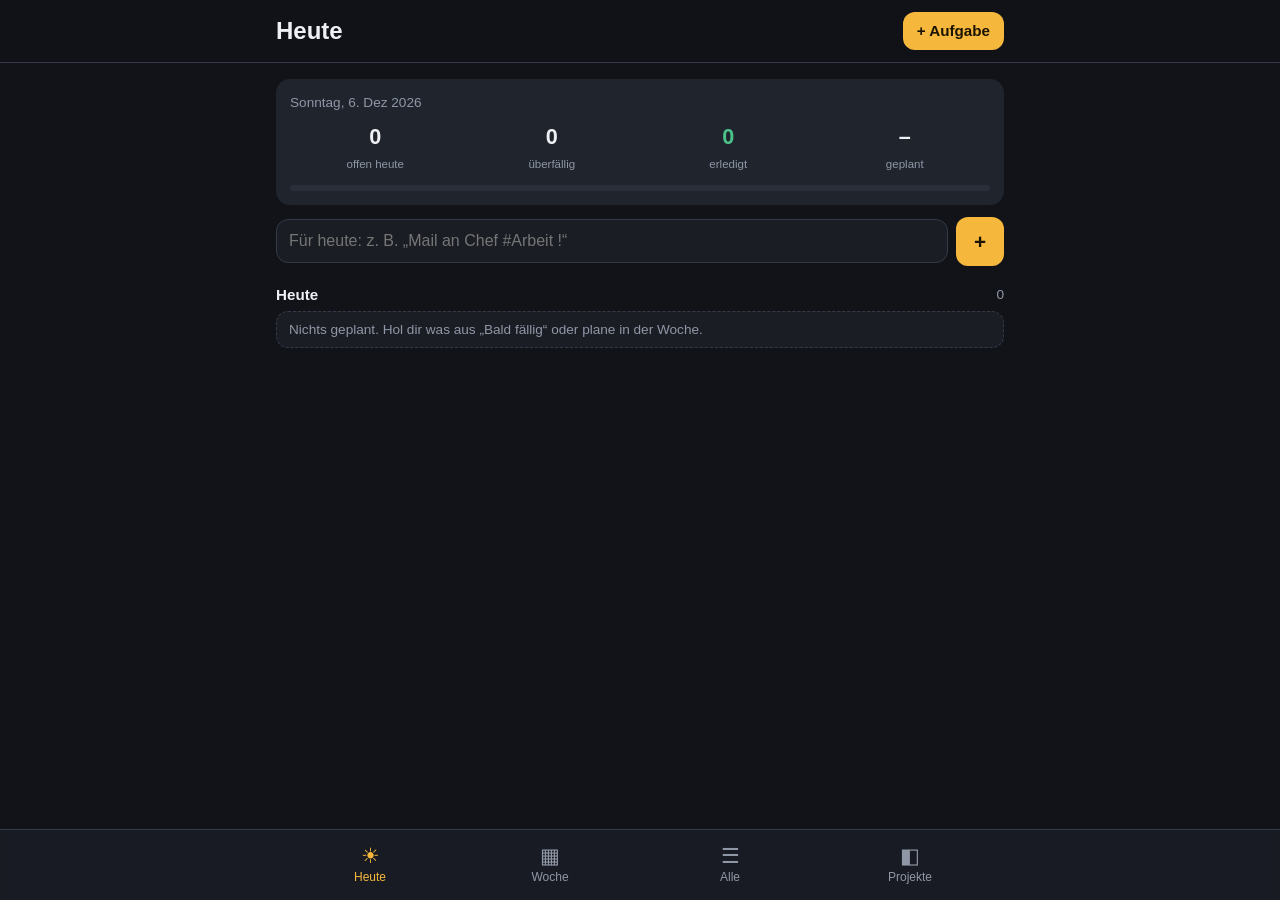
==== planer/index.html @ a3bd331b "Planer für Aufgaben, Deadlines und Wochenplanung hinzufügen Eigenständige Offline-PWA unter planer/ " ====
<!doctype html>
<html lang="de">
<head>
  <meta charset="utf-8">
  <meta name="viewport" content="width=device-width, initial-scale=1, viewport-fit=cover">
  <meta name="theme-color" content="#111318">
  <meta name="description" content="Aufgaben, Deadlines und Wochenplanung – offline nutzbar.">
  <meta name="apple-mobile-web-app-capable" content="yes">
  <meta name="mobile-web-app-capable" content="yes">
  <meta name="apple-mobile-web-app-status-bar-style" content="black-translucent">
  <meta name="apple-mobile-web-app-title" content="Planer">
  <link rel="apple-touch-icon" href="../icon-180.png">
  <link rel="icon" type="image/png" href="../icon-192.png">
  <link rel="manifest" href="manifest.webmanifest">
  <link rel="stylesheet" href="style.css">
  <title>Planer</title>
</head>
<body>
  <div id="app"></div>
  <div id="toast" hidden></div>
  <input id="importFile" type="file" accept="application/json,.json" hidden>
  <script type="module" src="app.js"></script>
</body>
</html>
---- planer/style.css ----
:root {
  --bg: #111318;
  --bg2: #1a1d24;
  --card: #20242d;
  --card2: #2a2f3a;
  --line: #343a47;
  --text: #eef0f4;
  --muted: #8f97a6;
  --accent: #f5b83d;
  --accent-ink: #1b1400;
  --good: #4cc38a;
  --bad: #ef6b6b;
  --warn: #f0a04b;
  --blue: #3ea6ff;
  --radius: 14px;
  --safe-b: env(safe-area-inset-bottom, 0px);
  --safe-t: env(safe-area-inset-top, 0px);
  color-scheme: dark;
}
* { box-sizing: border-box; -webkit-tap-highlight-color: transparent; }
html, body { margin: 0; background: var(--bg); color: var(--text); }
body {
  font: 16px/1.4 -apple-system, BlinkMacSystemFont, "SF Pro Text", "Segoe UI", Roboto, sans-serif;
  min-height: 100vh; -webkit-text-size-adjust: 100%; overscroll-behavior-y: none;
  padding-bottom: calc(84px + var(--safe-b));
}
body.locked { overflow: hidden; }
button { font: inherit; color: inherit; border: 0; cursor: pointer; touch-action: manipulation; }
button:disabled { opacity: .35; cursor: default; }
input, select, textarea { font: inherit; color: var(--text); }
h1, h2, h3 { margin: 0; }
p { margin: 6px 0 10px; }
.muted { color: var(--muted); }
.small { font-size: .85rem; }
.center { text-align: center; }
.good { color: var(--good); }
.bad { color: var(--bad); }
.row { display: flex; align-items: center; }
.gap { gap: 8px; }
.grow { flex: 1; min-width: 0; }
.wrap { max-width: 760px; margin: 0 auto; padding: 12px 16px; }

/* ---------- Buttons ---------- */
button {
  background: var(--card2); border-radius: 12px; padding: 10px 14px; min-height: 44px;
  display: inline-flex; align-items: center; justify-content: center; gap: 6px; text-align: center;
  transition: transform .06s, background .15s;
}
button:active:not(:disabled) { transform: scale(.97); }
.primary { background: var(--accent); color: var(--accent-ink); font-weight: 700; }
.ghost { background: transparent; border: 1px solid var(--line); }
.block { display: flex; width: 100%; margin-top: 10px; }
.big { font-size: 1.05rem; min-height: 52px; margin-top: 18px; }
.danger { color: var(--bad); }
.danger-bg { background: var(--bad); color: #fff; }
.plain { background: transparent; padding: 0; border-radius: 0; min-height: 0; text-align: left; justify-content: flex-start; }
.plain:active:not(:disabled) { transform: none; }
.icon-btn { background: transparent; min-width: 44px; height: 44px; padding: 0; font-size: 1.4rem; border-radius: 10px; }
.icon-btn.small { min-width: 36px; height: 36px; min-height: 36px; font-size: 1rem; }
.chips { display: flex; flex-wrap: wrap; gap: 8px; margin: 8px 0; }
.chip { min-height: 36px; padding: 6px 13px; border-radius: 999px; background: var(--card2); font-size: .92rem; }
.chip.on { background: var(--accent); color: var(--accent-ink); font-weight: 600; }
.chip.late { box-shadow: inset 0 0 0 1px var(--bad); }
.chip small { opacity: .75; }
.prio-chip.p1.on { background: var(--warn); }
.prio-chip.p2.on { background: var(--bad); color: #fff; }
.swatch { width: 38px; height: 38px; min-height: 38px; padding: 0; border-radius: 50%; background: var(--c); }
.swatch.on { box-shadow: 0 0 0 3px var(--bg), 0 0 0 5px var(--text); }

/* ---------- Eingaben ---------- */
input:not([type=checkbox]), select, textarea {
  width: 100%; background: var(--bg2); border: 1px solid var(--line); border-radius: 12px;
  padding: 10px 12px; min-height: 44px; outline: none;
}
input:focus, select:focus, textarea:focus { border-color: var(--accent); }
textarea { resize: vertical; margin-top: 8px; }
input[type=time] { width: auto; }
.row > select:not(.grow) { width: auto; }
.title-in { font-size: 1.1rem; font-weight: 600; }
.lbl { display: block; margin: 16px 0 6px; color: var(--muted); font-size: .85rem; }
.search { margin-bottom: 4px; }
.quick { margin: 12px 0 4px; }
.quick button { min-width: 48px; font-size: 1.3rem; }
.struck { text-decoration: line-through; color: var(--muted); }

/* ---------- Kopf & Tabs ---------- */
.top { position: sticky; top: 0; z-index: 5; background: rgba(17, 19, 24, .92); backdrop-filter: blur(10px); -webkit-backdrop-filter: blur(10px); border-bottom: 1px solid var(--line); padding-top: var(--safe-t); }
.top h1 { font-size: 1.5rem; }
.new-btn { min-height: 38px; padding: 6px 14px; font-size: .95rem; }
.tabs {
  position: fixed; left: 0; right: 0; bottom: 0; z-index: 6; display: flex; justify-content: center;
  background: rgba(26, 29, 36, .96); backdrop-filter: blur(10px); -webkit-backdrop-filter: blur(10px);
  border-top: 1px solid var(--line); padding: 4px 8px calc(4px + var(--safe-b));
}
.tabs button { flex: 1; max-width: 180px; flex-direction: column; gap: 0; background: transparent; font-size: .75rem; color: var(--muted); min-height: 54px; position: relative; }
.tabs button.on { color: var(--accent); }
.tabs .ti { font-size: 1.3rem; line-height: 1.2; }
.tabs .dot { position: absolute; top: 4px; left: calc(50% + 8px); background: var(--bad); color: #fff; font-style: normal; font-size: .68rem; font-weight: 700; border-radius: 999px; padding: 0 5px; min-width: 16px; line-height: 16px; }

/* ---------- Übersicht Heute ---------- */
.hero { background: var(--card); border-radius: var(--radius); padding: 14px; margin-top: 4px; }
.stats { display: grid; grid-template-columns: repeat(4, 1fr); gap: 6px; margin: 10px 0; text-align: center; }
.stats b { display: block; font-size: 1.35rem; }
.stats span { font-size: .72rem; color: var(--muted); }
.bar { display: block; height: 6px; background: var(--card2); border-radius: 99px; overflow: hidden; }
.bar i { display: block; height: 100%; background: var(--good); border-radius: 99px; transition: width .3s; }

/* ---------- Abschnitte & Aufgaben ---------- */
.sec { margin-top: 18px; }
.sec-h { display: flex; align-items: center; gap: 8px; margin-bottom: 6px; width: 100%; }
.sec-h h3 { flex: 1; font-size: .95rem; font-weight: 700; }
.sec-h.toggle { min-height: 36px; }
.empty { color: var(--muted); padding: 14px; background: var(--bg2); border-radius: 12px; border: 1px dashed var(--line); }
.empty.small { padding: 8px 12px; }

.task {
  display: flex; align-items: center; gap: 10px; background: var(--card); border-radius: 12px;
  padding: 8px 6px 8px 10px; margin-bottom: 6px; border-left: 4px solid transparent;
}
.task.prio1 { border-left-color: var(--warn); }
.task.prio2 { border-left-color: var(--bad); }
.task.done { opacity: .55; }
.task.done .ttitle { text-decoration: line-through; }
.check {
  flex: none; width: 28px; height: 28px; min-height: 28px; padding: 0; border-radius: 50%;
  background: transparent; border: 2px solid var(--muted); color: var(--bg); font-weight: 900; font-size: .9rem;
}
.check.small { width: 24px; height: 24px; min-height: 24px; }
.task.done .check, .check.on { background: var(--good); border-color: var(--good); }
.tmain { flex: 1; min-width: 0; flex-direction: column; align-items: flex-start; gap: 3px; padding: 4px 0; }
.ttitle { font-weight: 600; overflow-wrap: anywhere; }
.tmeta { display: flex; flex-wrap: wrap; gap: 4px 10px; align-items: center; font-size: .78rem; color: var(--muted); }
.pname { display: inline-flex; align-items: center; gap: 5px; }
.pdot { display: inline-block; width: 9px; height: 9px; border-radius: 50%; background: var(--c); flex: none; }
.badge { display: inline-block; padding: 1px 7px; border-radius: 6px; background: var(--card2); color: var(--text); font-size: .76rem; white-space: nowrap; }
.b-over { background: rgba(239, 107, 107, .18); color: var(--bad); font-weight: 600; }
.b-today { background: rgba(245, 184, 61, .2); color: var(--accent); font-weight: 600; }
.b-soon { background: rgba(240, 160, 75, .14); color: var(--warn); }
.b-plan { background: rgba(62, 166, 255, .14); color: var(--blue); }
.b-muted { color: var(--muted); }

/* ---------- Woche ---------- */
.weeknav { background: var(--card); border-radius: var(--radius); padding: 6px; margin-top: 4px; }
.day { background: var(--bg2); border-radius: var(--radius); padding: 10px; }
.day.is-today { box-shadow: inset 0 0 0 2px var(--accent); }
.day.past { opacity: .7; }
.day .task { background: var(--card); }
.deadline { display: block; width: 100%; font-size: .85rem; padding: 7px 10px; margin-bottom: 6px; border-radius: 10px; background: rgba(239, 107, 107, .1); color: var(--text); }

/* ---------- Projekte ---------- */
.pcard { display: flex; align-items: center; gap: 6px; background: var(--card); border-radius: var(--radius); padding: 12px; margin-top: 10px; border-left: 4px solid var(--c); }
.pmain { flex: 1; min-width: 0; flex-direction: column; align-items: stretch; gap: 8px; }
.pcard .pdot { width: 12px; height: 12px; }

/* ---------- Sheets ---------- */
.sheet-backdrop { position: fixed; inset: 0; z-index: 20; background: rgba(0, 0, 0, .55); }
.sheet {
  position: fixed; z-index: 21; left: 0; right: 0; bottom: 0; margin: 0 auto; max-width: 640px;
  max-height: 92vh; overflow-y: auto; background: var(--bg2); border-radius: 20px 20px 0 0;
  padding: 14px 16px calc(20px + var(--safe-b)); animation: up .18s ease-out;
}
.sheet.still { animation: none; }
.sheet.confirm { padding-bottom: calc(24px + var(--safe-b)); }
.sheet-head { margin-bottom: 10px; }
.sheet .sub { margin-bottom: 6px; }
@keyframes up { from { transform: translateY(40px); opacity: 0; } }
@media (min-width: 700px) {
  .sheet { bottom: auto; top: 6vh; border-radius: 20px; max-height: 88vh; }
}

/* ---------- Toast ---------- */
#toast {
  position: fixed; z-index: 30; left: 50%; transform: translateX(-50%); bottom: calc(76px + var(--safe-b));
  background: #2f3542; color: var(--text); border-radius: 12px; padding: 6px 6px 6px 14px;
  display: flex; align-items: center; gap: 10px; box-shadow: 0 6px 24px rgba(0, 0, 0, .4);
  max-width: calc(100vw - 32px); font-size: .9rem;
}
#toast[hidden] { display: none; }
#toast:not(:has(button)) { padding: 10px 14px; }
#toast button { min-height: 34px; padding: 4px 10px; background: transparent; color: var(--accent); font-weight: 700; }
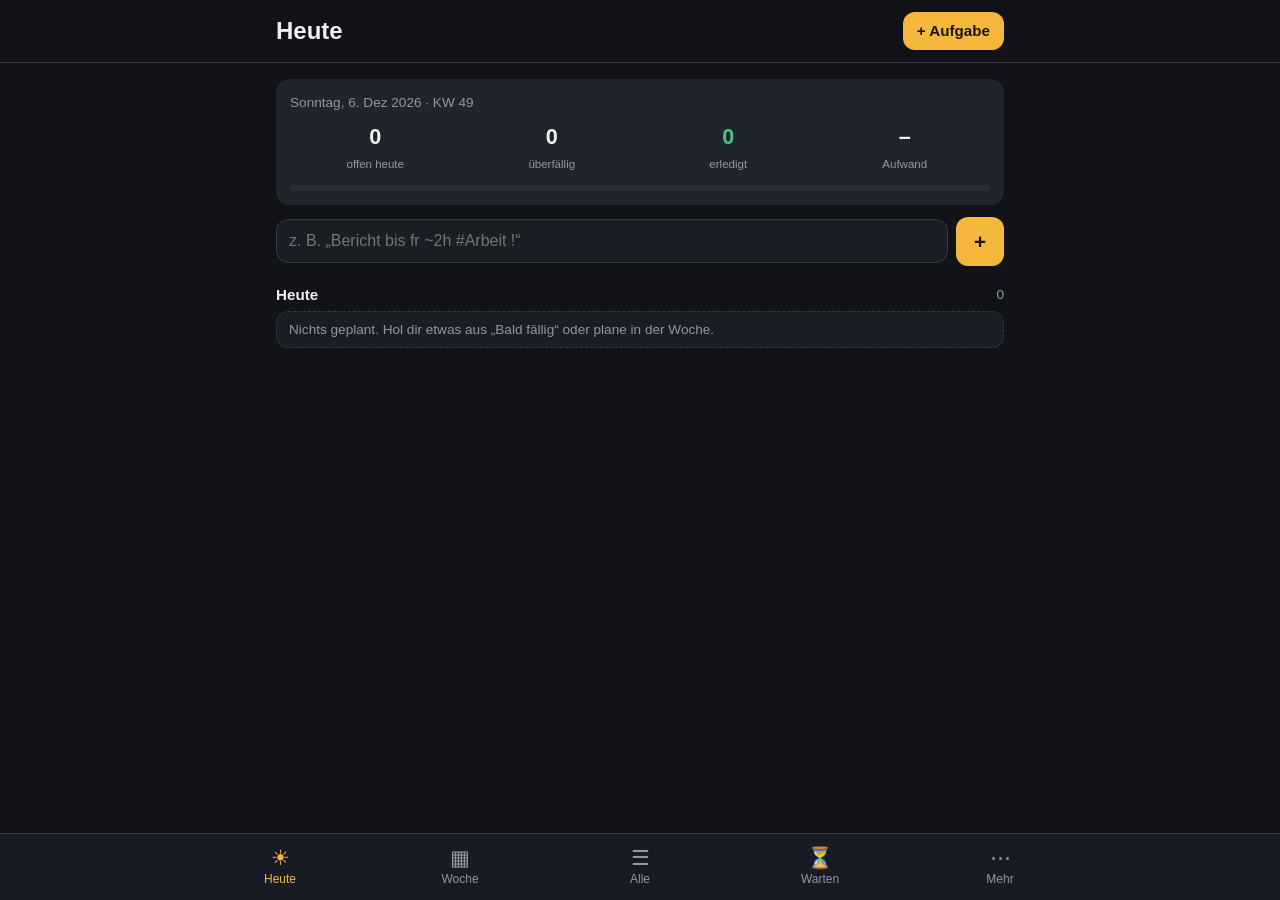
==== commit e1478f52: "Planer erweitern: Warten auf, Fokus-Timer, Vorlagen, Matrix, Wochenrückblick - Status „Warten auf“ m" ====
--- a/planer/index.html
+++ b/planer/index.html
@@ -17,6 +17,7 @@
 </head>
 <body>
   <div id="app"></div>
+  <div id="timer" hidden></div>
   <div id="toast" hidden></div>
   <input id="importFile" type="file" accept="application/json,.json" hidden>
   <script type="module" src="app.js"></script>
--- a/planer/style.css
+++ b/planer/style.css
@@ -85,7 +85,7 @@
 
 /* ---------- Kopf & Tabs ---------- */
 .top { position: sticky; top: 0; z-index: 5; background: rgba(17, 19, 24, .92); backdrop-filter: blur(10px); -webkit-backdrop-filter: blur(10px); border-bottom: 1px solid var(--line); padding-top: var(--safe-t); }
-.top h1 { font-size: 1.5rem; }
+.top h1 { font-size: 1.5rem; overflow: hidden; text-overflow: ellipsis; white-space: nowrap; }
 .new-btn { min-height: 38px; padding: 6px 14px; font-size: .95rem; }
 .tabs {
   position: fixed; left: 0; right: 0; bottom: 0; z-index: 6; display: flex; justify-content: center;
@@ -178,3 +178,67 @@
 #toast[hidden] { display: none; }
 #toast:not(:has(button)) { padding: 10px 14px; }
 #toast button { min-height: 34px; padding: 4px 10px; background: transparent; color: var(--accent); font-weight: 700; }
+
+/* ---------- v2: Warten, Kapazität, Matrix, Timer, Vorlagen, Rückblick ---------- */
+.warn { color: var(--warn); }
+.hint { margin: 2px 0 8px; }
+.b-wait { background: rgba(199, 125, 255, .15); color: #c77dff; }
+.chip.full { box-shadow: inset 0 0 0 1px var(--warn); border: 1px dashed var(--warn); }
+.seg { margin-top: 4px; }
+.col { flex-direction: column; align-items: flex-start; gap: 2px; }
+.small-btn { min-height: 36px; padding: 6px 12px; font-size: .9rem; }
+code { background: var(--card2); padding: 1px 6px; border-radius: 6px; font-size: .85em; }
+.mono { font-family: ui-monospace, SFMono-Regular, Menlo, Consolas, monospace; font-size: .9rem; }
+
+.banner {
+  display: flex; width: 100%; margin-top: 6px; text-align: left; justify-content: flex-start; gap: 12px;
+  background: linear-gradient(90deg, rgba(245, 184, 61, .18), rgba(245, 184, 61, .06)); border: 1px solid rgba(245, 184, 61, .35);
+  font-size: 1rem;
+}
+.banner small { color: var(--muted); }
+
+.cap { display: inline-flex; flex-direction: column; gap: 2px; min-width: 92px; align-items: flex-end; }
+.cap small { font-size: .7rem; color: var(--muted); }
+.cap .bar { width: 100%; height: 4px; }
+.cap .bar i { background: var(--blue); }
+.cap.over small { color: var(--bad); font-weight: 600; }
+.cap.over .bar i { background: var(--bad); }
+
+.matrix { display: grid; grid-template-columns: 1fr; gap: 10px; margin-top: 6px; }
+@media (min-width: 700px) { .matrix { grid-template-columns: 1fr 1fr; } }
+.quad { background: var(--bg2); border-radius: var(--radius); padding: 10px; border-top: 3px solid var(--line); }
+.quad .qsub { margin: -4px 0 8px; }
+.quad .task { background: var(--card); }
+.q1 { border-top-color: var(--bad); }
+.q2 { border-top-color: var(--good); }
+.q3 { border-top-color: var(--warn); }
+.q4 { border-top-color: var(--muted); }
+
+.icon-btn.on { color: var(--accent); }
+.task.running { box-shadow: inset 0 0 0 1px var(--accent); }
+#timer {
+  position: fixed; z-index: 7; left: 50%; transform: translateX(-50%); bottom: calc(68px + var(--safe-b));
+  width: min(728px, calc(100vw - 24px)); display: flex; align-items: center; gap: 10px;
+  background: #2a2412; border: 1px solid rgba(245, 184, 61, .5); border-radius: 14px; padding: 6px 6px 6px 12px;
+  box-shadow: 0 6px 24px rgba(0, 0, 0, .45);
+}
+#timer[hidden] { display: none; }
+#timer .ttl { font-weight: 600; overflow: hidden; text-overflow: ellipsis; white-space: nowrap; display: block; min-height: 36px; line-height: 36px; }
+#timer .left { font-variant-numeric: tabular-nums; color: var(--accent); font-size: 1.1rem; }
+#timer button:last-child { min-height: 36px; padding: 4px 12px; }
+.pulse { width: 10px; height: 10px; border-radius: 50%; background: var(--accent); flex: none; animation: pulse 1.6s infinite; }
+@keyframes pulse { 50% { opacity: .3; } }
+body.has-timer { padding-bottom: calc(136px + var(--safe-b)); }
+body.has-timer #toast { bottom: calc(128px + var(--safe-b)); }
+
+.tcard { background: var(--card); border-radius: 12px; padding: 8px 6px 8px 12px; margin-top: 8px; }
+.preview { background: var(--card); border-radius: 12px; padding: 8px 12px; display: grid; gap: 6px; font-size: .9rem; }
+.lday { width: 78px; flex: none; color: var(--muted); font-size: .85rem; }
+.loadlist { display: grid; gap: 8px; background: var(--card); border-radius: 12px; padding: 10px 12px; }
+.loadlist .cap { flex: 1; flex-direction: row-reverse; align-items: center; gap: 8px; }
+.loadlist .cap small { width: 86px; text-align: right; }
+.help { background: var(--card); border-radius: 12px; padding: 10px 12px; display: grid; gap: 6px; }
+
+.rstep .num { display: inline-grid; place-items: center; width: 22px; height: 22px; border-radius: 50%; background: var(--accent); color: var(--accent-ink); font-size: .8rem; margin-right: 8px; }
+.stats.three { grid-template-columns: repeat(3, 1fr); }
+.tabs button { min-width: 0; padding: 8px 4px; }
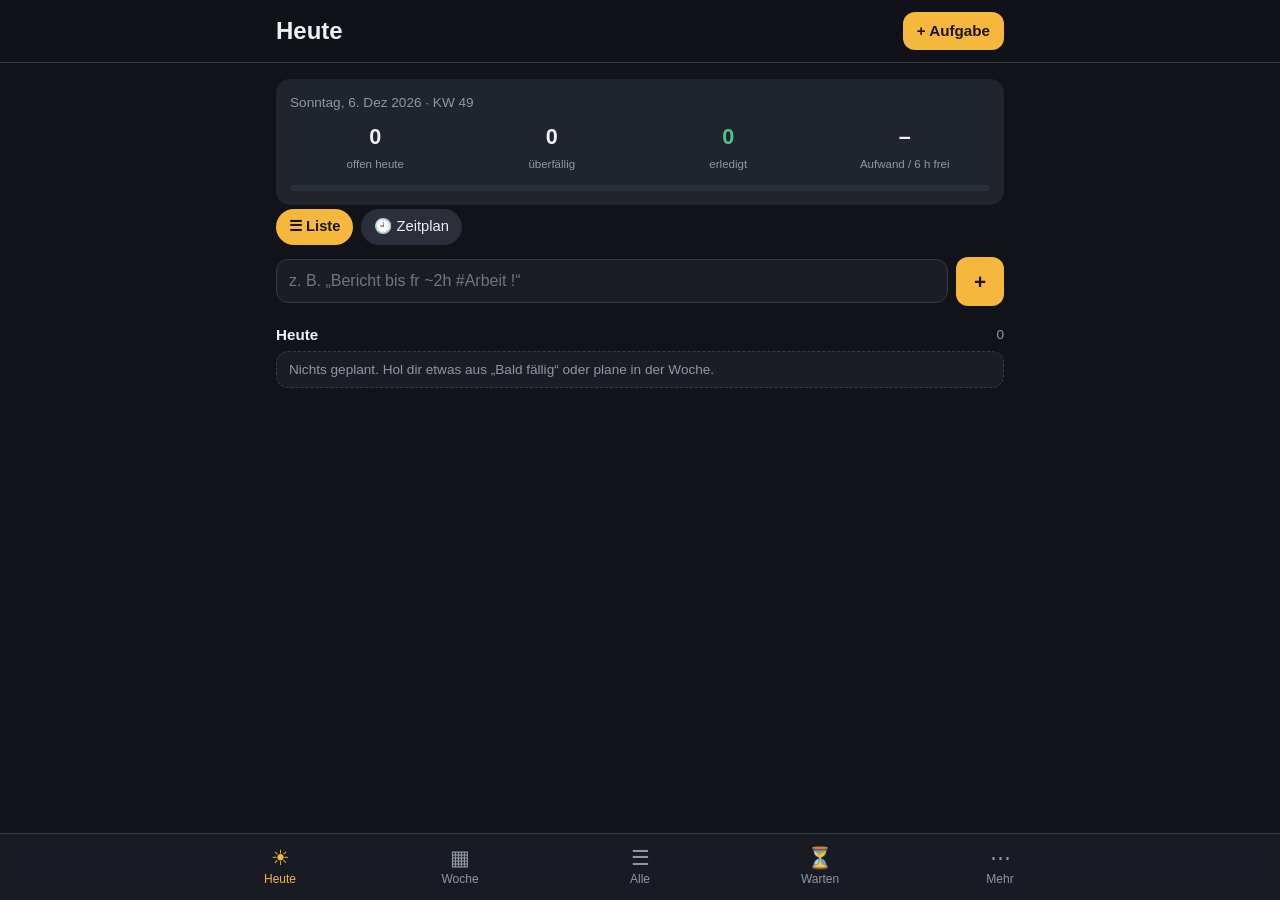
==== commit 24d62216: "Planer: Kalender mit Terminen, Zeitplan und Kalender-Import - Eigene Termine (einmalig oder wiederke" ====
--- a/planer/index.html
+++ b/planer/index.html
@@ -20,6 +20,7 @@
   <div id="timer" hidden></div>
   <div id="toast" hidden></div>
   <input id="importFile" type="file" accept="application/json,.json" hidden>
+  <input id="icsFile" type="file" accept="text/calendar,.ics" hidden>
   <script type="module" src="app.js"></script>
 </body>
 </html>
--- a/planer/style.css
+++ b/planer/style.css
@@ -242,3 +242,37 @@
 .rstep .num { display: inline-grid; place-items: center; width: 22px; height: 22px; border-radius: 50%; background: var(--accent); color: var(--accent-ink); font-size: .8rem; margin-right: 8px; }
 .stats.three { grid-template-columns: repeat(3, 1fr); }
 .tabs button { min-width: 0; padding: 8px 4px; }
+
+/* ---------- v3: Kalender & Zeitplan ---------- */
+.ev {
+  display: flex; width: 100%; gap: 10px; align-items: baseline; font-size: .88rem; padding: 7px 10px; margin-bottom: 6px;
+  border-radius: 10px; background: rgba(62, 166, 255, .1); border-left: 3px solid var(--blue); color: var(--text);
+}
+.ev .evt { flex: none; min-width: 84px; color: var(--blue); font-variant-numeric: tabular-nums; font-size: .8rem; }
+.ev.blocks { background: rgba(199, 125, 255, .12); border-left-color: #c77dff; }
+.ev.blocks .evt { color: #c77dff; }
+.tl-actions { margin: 10px 0; }
+.allday { margin-bottom: 8px; }
+.timeline { position: relative; margin: 6px 0 14px; background: var(--bg2); border-radius: var(--radius); }
+.timeline .hr { position: absolute; left: 0; right: 0; border-top: 1px solid var(--line); }
+.timeline .hr span { position: absolute; top: -8px; left: 6px; font-size: .7rem; color: var(--muted); background: var(--bg2); padding-right: 4px; font-variant-numeric: tabular-nums; }
+.timeline .work { position: absolute; left: 44px; right: 0; background: rgba(255, 255, 255, .025); pointer-events: none; }
+.blk {
+  position: absolute; display: flex; flex-direction: column; align-items: flex-start; justify-content: flex-start; gap: 0;
+  padding: 3px 7px; min-height: 0; border-radius: 8px; overflow: hidden; text-align: left; font-size: .8rem; line-height: 1.25;
+}
+.blk b { font-weight: 600; white-space: nowrap; overflow: hidden; text-overflow: ellipsis; max-width: 100%; }
+.blk small { color: inherit; opacity: .75; white-space: nowrap; }
+.blk.ev { background: rgba(62, 166, 255, .22); border-left: 3px solid var(--blue); }
+.blk.task { background: rgba(245, 184, 61, .18); border-left: 3px solid var(--accent); }
+.blk.task.prio2 { border-left-color: var(--bad); }
+.blk.task.done { opacity: .45; }
+.blk.task.done b { text-decoration: line-through; }
+.blk:active:not(:disabled) { transform: none; filter: brightness(1.2); }
+.timeline .now { position: absolute; left: 40px; right: 0; border-top: 2px solid var(--bad); pointer-events: none; z-index: 2; }
+.timeline .now::before { content: ''; position: absolute; left: -4px; top: -5px; width: 8px; height: 8px; border-radius: 50%; background: var(--bad); }
+.srclist { display: grid; gap: 6px; background: var(--card); border-radius: 12px; padding: 8px 12px; margin-top: 10px; }
+.howto { background: var(--card); border-radius: 12px; padding: 10px 12px; margin-bottom: 8px; }
+.howto summary { cursor: pointer; font-weight: 600; }
+.howto ol { padding-left: 20px; margin: 8px 0; display: grid; gap: 6px; }
+.howto code { white-space: normal; word-break: break-word; }
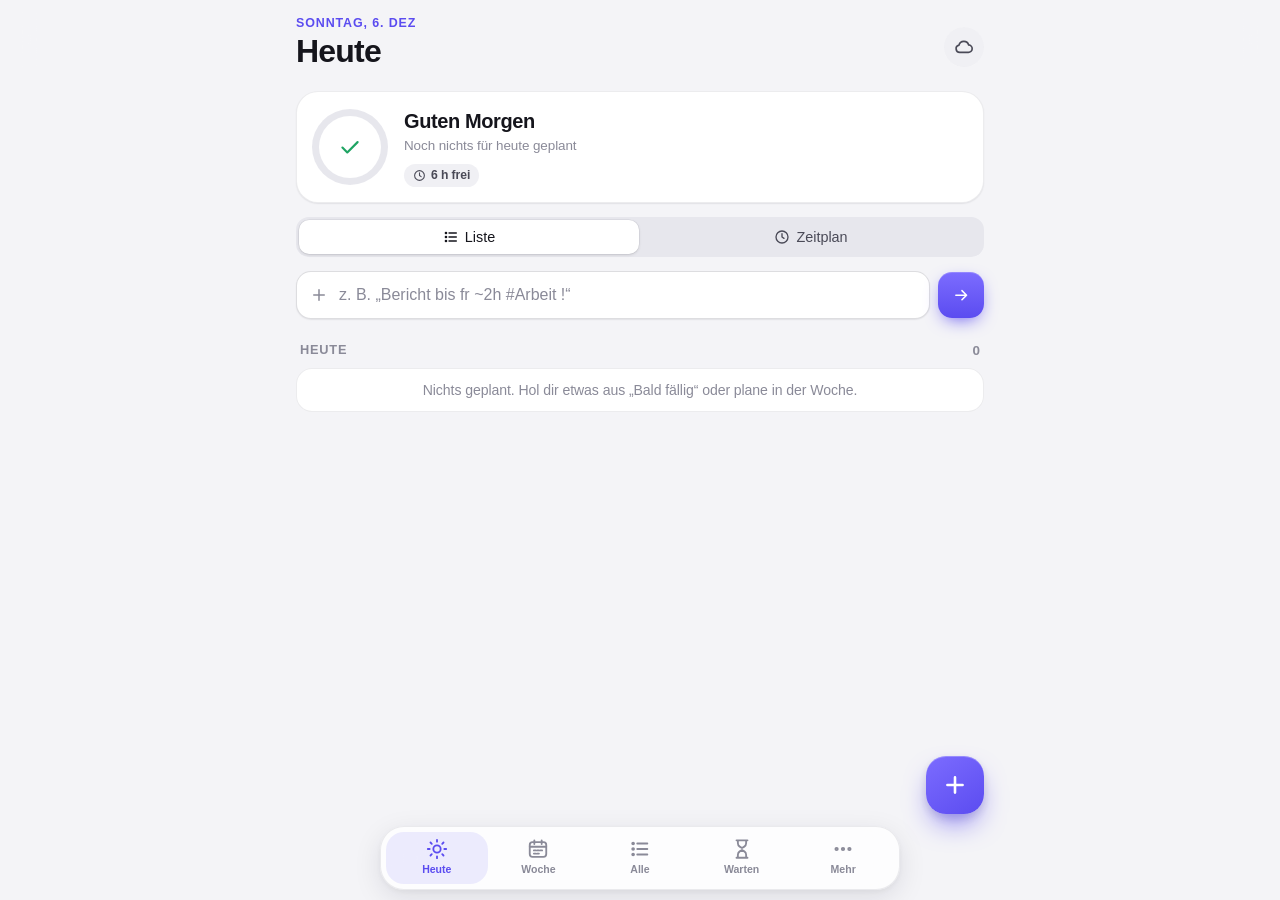
==== commit 300c51c0: "Planer: neues Design, eigenes Logo, Wisch-Gesten - Eigenes Design-System mit Hell- und Dunkelmodus (" ====
--- a/planer/index.html
+++ b/planer/index.html
@@ -3,14 +3,15 @@
 <head>
   <meta charset="utf-8">
   <meta name="viewport" content="width=device-width, initial-scale=1, viewport-fit=cover">
-  <meta name="theme-color" content="#111318">
-  <meta name="description" content="Aufgaben, Deadlines und Wochenplanung – offline nutzbar.">
+  <meta name="theme-color" content="#f4f4f7">
+  <meta name="description" content="Planer – Aufgaben, Deadlines, Termine und Wochenplanung. Offline nutzbar, auf Wunsch mit Sync.">
   <meta name="apple-mobile-web-app-capable" content="yes">
   <meta name="mobile-web-app-capable" content="yes">
-  <meta name="apple-mobile-web-app-status-bar-style" content="black-translucent">
+  <meta name="apple-mobile-web-app-status-bar-style" content="default">
   <meta name="apple-mobile-web-app-title" content="Planer">
-  <link rel="apple-touch-icon" href="../icon-180.png">
-  <link rel="icon" type="image/png" href="../icon-192.png">
+  <link rel="apple-touch-icon" href="icon-180.png">
+  <link rel="icon" type="image/svg+xml" href="favicon.svg">
+  <link rel="icon" type="image/png" href="icon-192.png">
   <link rel="manifest" href="manifest.webmanifest">
   <link rel="stylesheet" href="style.css">
   <title>Planer</title>
--- a/planer/style.css
+++ b/planer/style.css
@@ -1,278 +1,450 @@
+/* =========================================================================
+   Planer – Design-System
+   Hell/Dunkel über Tokens; folgt dem System, außer data-theme ist gesetzt.
+   ========================================================================= */
 :root {
-  --bg: #111318;
-  --bg2: #1a1d24;
-  --card: #20242d;
-  --card2: #2a2f3a;
-  --line: #343a47;
-  --text: #eef0f4;
-  --muted: #8f97a6;
-  --accent: #f5b83d;
-  --accent-ink: #1b1400;
-  --good: #4cc38a;
-  --bad: #ef6b6b;
-  --warn: #f0a04b;
-  --blue: #3ea6ff;
-  --radius: 14px;
+  --bg: #f4f4f7;
+  --bg-elev: #ffffff;
+  --surface: #ffffff;
+  --surface-2: #f0f0f4;
+  --surface-3: #e7e7ed;
+  --line: rgba(20, 20, 40, .08);
+  --line-strong: rgba(20, 20, 40, .14);
+  --text: #15151c;
+  --text-2: #4a4a57;
+  --muted: #8a8a98;
+  --accent: #5b4cf0;
+  --accent-2: #7c6cff;
+  --accent-soft: rgba(91, 76, 240, .1);
+  --accent-ink: #ffffff;
+  --good: #1fa463;
+  --good-soft: rgba(31, 164, 99, .12);
+  --bad: #e5484d;
+  --bad-soft: rgba(229, 72, 77, .1);
+  --warn: #e07b00;
+  --warn-soft: rgba(224, 123, 0, .12);
+  --blue: #0b84e3;
+  --blue-soft: rgba(11, 132, 227, .1);
+  --violet: #a046d8;
+  --violet-soft: rgba(160, 70, 216, .1);
+  --glass: rgba(255, 255, 255, .78);
+  --shadow-sm: 0 1px 2px rgba(20, 20, 40, .05), 0 1px 1px rgba(20, 20, 40, .03);
+  --shadow: 0 8px 28px rgba(20, 20, 50, .1), 0 2px 6px rgba(20, 20, 50, .05);
+  --shadow-lg: 0 24px 60px rgba(20, 20, 50, .18);
+  --r-sm: 10px;
+  --r: 16px;
+  --r-lg: 22px;
   --safe-b: env(safe-area-inset-bottom, 0px);
   --safe-t: env(safe-area-inset-top, 0px);
+  --tabs-h: 64px;
+  --ease: cubic-bezier(.2, .8, .2, 1);
+  color-scheme: light;
+}
+@media (prefers-color-scheme: dark) {
+  :root:not([data-theme="light"]) {
+    --bg: #0c0c10; --bg-elev: #16161c; --surface: #17171d; --surface-2: #202028; --surface-3: #2a2a33;
+    --line: rgba(255, 255, 255, .07); --line-strong: rgba(255, 255, 255, .12);
+    --text: #f2f2f6; --text-2: #c2c2cc; --muted: #8b8b98;
+    --accent: #8b7dff; --accent-2: #a597ff; --accent-soft: rgba(139, 125, 255, .16); --accent-ink: #ffffff;
+    --good: #3ccf86; --good-soft: rgba(60, 207, 134, .14); --bad: #ff6b6f; --bad-soft: rgba(255, 107, 111, .14);
+    --warn: #ffa53a; --warn-soft: rgba(255, 165, 58, .14); --blue: #4cb2ff; --blue-soft: rgba(76, 178, 255, .14);
+    --violet: #c88bff; --violet-soft: rgba(200, 139, 255, .14);
+    --glass: rgba(22, 22, 28, .72);
+    --shadow-sm: 0 1px 0 rgba(255, 255, 255, .03) inset; --shadow: 0 10px 30px rgba(0, 0, 0, .45); --shadow-lg: 0 30px 70px rgba(0, 0, 0, .6);
+    color-scheme: dark;
+  }
+}
+:root[data-theme="dark"] {
+  --bg: #0c0c10; --bg-elev: #16161c; --surface: #17171d; --surface-2: #202028; --surface-3: #2a2a33;
+  --line: rgba(255, 255, 255, .07); --line-strong: rgba(255, 255, 255, .12);
+  --text: #f2f2f6; --text-2: #c2c2cc; --muted: #8b8b98;
+  --accent: #8b7dff; --accent-2: #a597ff; --accent-soft: rgba(139, 125, 255, .16); --accent-ink: #ffffff;
+  --good: #3ccf86; --good-soft: rgba(60, 207, 134, .14); --bad: #ff6b6f; --bad-soft: rgba(255, 107, 111, .14);
+  --warn: #ffa53a; --warn-soft: rgba(255, 165, 58, .14); --blue: #4cb2ff; --blue-soft: rgba(76, 178, 255, .14);
+  --violet: #c88bff; --violet-soft: rgba(200, 139, 255, .14);
+  --glass: rgba(22, 22, 28, .72);
+  --shadow-sm: 0 1px 0 rgba(255, 255, 255, .03) inset; --shadow: 0 10px 30px rgba(0, 0, 0, .45); --shadow-lg: 0 30px 70px rgba(0, 0, 0, .6);
   color-scheme: dark;
 }
+
+/* ---------- Grundlagen ---------- */
 * { box-sizing: border-box; -webkit-tap-highlight-color: transparent; }
 html, body { margin: 0; background: var(--bg); color: var(--text); }
 body {
-  font: 16px/1.4 -apple-system, BlinkMacSystemFont, "SF Pro Text", "Segoe UI", Roboto, sans-serif;
-  min-height: 100vh; -webkit-text-size-adjust: 100%; overscroll-behavior-y: none;
-  padding-bottom: calc(84px + var(--safe-b));
+  font: 16px/1.45 -apple-system, BlinkMacSystemFont, "SF Pro Text", "Inter", "Segoe UI", Roboto, sans-serif;
+  letter-spacing: -.005em; min-height: 100vh; -webkit-text-size-adjust: 100%; overscroll-behavior-y: none;
+  -webkit-font-smoothing: antialiased;
+  padding-bottom: calc(var(--tabs-h) + 40px + var(--safe-b));
 }
 body.locked { overflow: hidden; }
+::selection { background: var(--accent-soft); }
 button { font: inherit; color: inherit; border: 0; cursor: pointer; touch-action: manipulation; }
-button:disabled { opacity: .35; cursor: default; }
+button:disabled { opacity: .4; cursor: default; }
+:focus-visible { outline: 2px solid var(--accent); outline-offset: 2px; }
 input, select, textarea { font: inherit; color: var(--text); }
 h1, h2, h3 { margin: 0; }
 p { margin: 6px 0 10px; }
+a { color: var(--accent); }
 .muted { color: var(--muted); }
-.small { font-size: .85rem; }
+.small { font-size: .84rem; }
 .center { text-align: center; }
 .good { color: var(--good); }
 .bad { color: var(--bad); }
+.warn { color: var(--warn); }
 .row { display: flex; align-items: center; }
 .gap { gap: 8px; }
 .grow { flex: 1; min-width: 0; }
-.wrap { max-width: 760px; margin: 0 auto; padding: 12px 16px; }
+.col { flex-direction: column; align-items: flex-start; gap: 2px; }
+.wrap { max-width: 720px; margin: 0 auto; padding: 8px 16px; }
+.hint { margin: 2px 2px 10px; line-height: 1.45; }
+code { background: var(--surface-2); padding: 1px 6px; border-radius: 6px; font-size: .85em; font-family: ui-monospace, SFMono-Regular, Menlo, monospace; }
+.mono { font-family: ui-monospace, SFMono-Regular, Menlo, Consolas, monospace; font-size: .88rem; }
+.ic { width: 1.15em; height: 1.15em; flex: none; display: inline-block; vertical-align: -.2em; }
 
 /* ---------- Buttons ---------- */
-button {
-  background: var(--card2); border-radius: 12px; padding: 10px 14px; min-height: 44px;
-  display: inline-flex; align-items: center; justify-content: center; gap: 6px; text-align: center;
-  transition: transform .06s, background .15s;
-}
-button:active:not(:disabled) { transform: scale(.97); }
-.primary { background: var(--accent); color: var(--accent-ink); font-weight: 700; }
-.ghost { background: transparent; border: 1px solid var(--line); }
+button, .btn {
+  display: inline-flex; align-items: center; justify-content: center; gap: 8px;
+  min-height: 46px; padding: 10px 16px; border-radius: 14px; text-align: center; text-decoration: none;
+  background: var(--surface); color: var(--text); font-weight: 560; box-shadow: var(--shadow-sm), inset 0 0 0 1px var(--line);
+  transition: transform .15s var(--ease), background .2s, box-shadow .2s, opacity .2s;
+}
+button:active:not(:disabled), .btn:active { transform: scale(.97); }
+.primary { background: linear-gradient(180deg, var(--accent-2), var(--accent)); color: var(--accent-ink); box-shadow: 0 6px 18px -6px var(--accent), inset 0 1px 0 rgba(255, 255, 255, .18); }
+.ghost { background: transparent; box-shadow: inset 0 0 0 1px var(--line-strong); }
 .block { display: flex; width: 100%; margin-top: 10px; }
-.big { font-size: 1.05rem; min-height: 52px; margin-top: 18px; }
+.big { min-height: 52px; font-size: 1.02rem; margin-top: 18px; }
 .danger { color: var(--bad); }
-.danger-bg { background: var(--bad); color: #fff; }
-.plain { background: transparent; padding: 0; border-radius: 0; min-height: 0; text-align: left; justify-content: flex-start; }
+.danger-bg { background: var(--bad); color: #fff; box-shadow: 0 6px 18px -8px var(--bad); }
+.plain { background: transparent; box-shadow: none; padding: 0; min-height: 0; border-radius: 0; text-align: left; justify-content: flex-start; font-weight: inherit; }
 .plain:active:not(:disabled) { transform: none; }
-.icon-btn { background: transparent; min-width: 44px; height: 44px; padding: 0; font-size: 1.4rem; border-radius: 10px; }
-.icon-btn.small { min-width: 36px; height: 36px; min-height: 36px; font-size: 1rem; }
+.small-btn { min-height: 38px; padding: 6px 12px; font-size: .9rem; }
+.icon-btn { background: transparent; box-shadow: none; min-width: 40px; width: 40px; height: 40px; min-height: 40px; padding: 0; border-radius: 12px; color: var(--muted); }
+.icon-btn .ic { width: 20px; height: 20px; }
+.icon-btn.small { min-width: 34px; width: 34px; height: 34px; min-height: 34px; }
+.icon-btn.small .ic { width: 18px; height: 18px; }
+.icon-btn:hover { color: var(--text); background: var(--surface-2); }
+.icon-btn.on { color: var(--accent); background: var(--accent-soft); }
+.icon-btn.round { border-radius: 50%; background: var(--surface-2); color: var(--text-2); }
+
+/* ---------- Chips & Segmente ---------- */
 .chips { display: flex; flex-wrap: wrap; gap: 8px; margin: 8px 0; }
-.chip { min-height: 36px; padding: 6px 13px; border-radius: 999px; background: var(--card2); font-size: .92rem; }
-.chip.on { background: var(--accent); color: var(--accent-ink); font-weight: 600; }
-.chip.late { box-shadow: inset 0 0 0 1px var(--bad); }
-.chip small { opacity: .75; }
-.prio-chip.p1.on { background: var(--warn); }
+.chip {
+  min-height: 36px; padding: 6px 14px; border-radius: 999px; font-size: .9rem; font-weight: 520; gap: 6px;
+  background: var(--surface); box-shadow: inset 0 0 0 1px var(--line-strong);
+}
+.chip .ic { width: 16px; height: 16px; }
+.chip.on { background: var(--text); color: var(--bg); box-shadow: none; }
+.chip.late { box-shadow: inset 0 0 0 1.5px var(--bad); }
+.chip.full { box-shadow: inset 0 0 0 1.5px var(--warn); }
+.chip small { opacity: .7; font-weight: 450; }
+.prio-chip.p1.on { background: var(--warn); color: #fff; }
 .prio-chip.p2.on { background: var(--bad); color: #fff; }
-.swatch { width: 38px; height: 38px; min-height: 38px; padding: 0; border-radius: 50%; background: var(--c); }
-.swatch.on { box-shadow: 0 0 0 3px var(--bg), 0 0 0 5px var(--text); }
+.seg { display: flex; flex-wrap: nowrap; gap: 2px; padding: 3px; margin: 10px 0; background: var(--surface-3); border-radius: 13px; width: 100%; }
+.seg .chip { flex: 1; background: transparent; box-shadow: none; min-height: 34px; border-radius: 10px; color: var(--text-2); }
+.seg .chip.on { background: var(--bg-elev); color: var(--text); box-shadow: 0 1px 3px rgba(0, 0, 0, .12), 0 0 0 .5px var(--line); }
+.swatch { width: 38px; height: 38px; min-height: 38px; padding: 0; border-radius: 50%; background: var(--c); box-shadow: none; }
+.swatch.on { box-shadow: 0 0 0 3px var(--bg), 0 0 0 5px var(--c); }
 
 /* ---------- Eingaben ---------- */
 input:not([type=checkbox]), select, textarea {
-  width: 100%; background: var(--bg2); border: 1px solid var(--line); border-radius: 12px;
-  padding: 10px 12px; min-height: 44px; outline: none;
-}
-input:focus, select:focus, textarea:focus { border-color: var(--accent); }
-textarea { resize: vertical; margin-top: 8px; }
-input[type=time] { width: auto; }
+  width: 100%; min-height: 46px; padding: 11px 14px; border-radius: 13px; outline: none;
+  background: var(--surface); border: 1px solid var(--line-strong); transition: border-color .2s, box-shadow .2s;
+  -webkit-appearance: none; appearance: none;
+}
+select { background-image: linear-gradient(45deg, transparent 50%, var(--muted) 50%), linear-gradient(135deg, var(--muted) 50%, transparent 50%);
+  background-position: calc(100% - 18px) 52%, calc(100% - 13px) 52%; background-size: 5px 5px; background-repeat: no-repeat; padding-right: 34px; }
+input:focus, select:focus, textarea:focus { border-color: var(--accent); box-shadow: 0 0 0 4px var(--accent-soft); }
+input::placeholder, textarea::placeholder { color: var(--muted); }
+textarea { resize: vertical; margin-top: 8px; line-height: 1.45; }
+input[type=time] { width: auto; min-width: 110px; }
 .row > select:not(.grow) { width: auto; }
-.title-in { font-size: 1.1rem; font-weight: 600; }
-.lbl { display: block; margin: 16px 0 6px; color: var(--muted); font-size: .85rem; }
-.search { margin-bottom: 4px; }
-.quick { margin: 12px 0 4px; }
-.quick button { min-width: 48px; font-size: 1.3rem; }
+.title-in { font-size: 1.15rem; font-weight: 650; border: 0; background: transparent; padding: 6px 2px; min-height: 44px; }
+.title-in:focus { box-shadow: none; }
+.lbl { display: block; margin: 18px 2px 6px; color: var(--muted); font-size: .76rem; font-weight: 650; text-transform: uppercase; letter-spacing: .06em; }
 .struck { text-decoration: line-through; color: var(--muted); }
-
-/* ---------- Kopf & Tabs ---------- */
-.top { position: sticky; top: 0; z-index: 5; background: rgba(17, 19, 24, .92); backdrop-filter: blur(10px); -webkit-backdrop-filter: blur(10px); border-bottom: 1px solid var(--line); padding-top: var(--safe-t); }
-.top h1 { font-size: 1.5rem; overflow: hidden; text-overflow: ellipsis; white-space: nowrap; }
-.new-btn { min-height: 38px; padding: 6px 14px; font-size: .95rem; }
-.tabs {
-  position: fixed; left: 0; right: 0; bottom: 0; z-index: 6; display: flex; justify-content: center;
-  background: rgba(26, 29, 36, .96); backdrop-filter: blur(10px); -webkit-backdrop-filter: blur(10px);
-  border-top: 1px solid var(--line); padding: 4px 8px calc(4px + var(--safe-b));
-}
-.tabs button { flex: 1; max-width: 180px; flex-direction: column; gap: 0; background: transparent; font-size: .75rem; color: var(--muted); min-height: 54px; position: relative; }
-.tabs button.on { color: var(--accent); }
-.tabs .ti { font-size: 1.3rem; line-height: 1.2; }
-.tabs .dot { position: absolute; top: 4px; left: calc(50% + 8px); background: var(--bad); color: #fff; font-style: normal; font-size: .68rem; font-weight: 700; border-radius: 999px; padding: 0 5px; min-width: 16px; line-height: 16px; }
-
-/* ---------- Übersicht Heute ---------- */
-.hero { background: var(--card); border-radius: var(--radius); padding: 14px; margin-top: 4px; }
-.stats { display: grid; grid-template-columns: repeat(4, 1fr); gap: 6px; margin: 10px 0; text-align: center; }
-.stats b { display: block; font-size: 1.35rem; }
+.quick { margin: 14px 0 6px; position: relative; }
+.quick .qi { position: absolute; left: 14px; color: var(--muted); width: 18px; height: 18px; pointer-events: none; }
+.quick input { padding-left: 42px; border-radius: 15px; background: var(--surface); box-shadow: var(--shadow-sm); }
+.quick button { width: 46px; padding: 0; border-radius: 14px; }
+.searchbox { position: relative; display: flex; align-items: center; margin: 6px 0; }
+.searchbox .ic { position: absolute; left: 14px; color: var(--muted); width: 18px; height: 18px; }
+.searchbox input { padding-left: 42px; background: var(--surface-3); border-color: transparent; }
+
+/* ---------- Kopfzeile ---------- */
+.top {
+  position: sticky; top: 0; z-index: 5; padding-top: var(--safe-t);
+  background: color-mix(in srgb, var(--bg) 82%, transparent); backdrop-filter: saturate(180%) blur(18px); -webkit-backdrop-filter: saturate(180%) blur(18px);
+}
+.topbar { display: flex; align-items: flex-end; gap: 10px; padding-top: 14px; padding-bottom: 10px; }
+.titles h1 { font-size: 2rem; line-height: 1.1; font-weight: 760; letter-spacing: -.025em; white-space: nowrap; overflow: hidden; text-overflow: ellipsis; }
+.eyebrow { font-size: .78rem; font-weight: 650; color: var(--accent); text-transform: uppercase; letter-spacing: .07em; margin-bottom: 2px; }
+.sync-dot { position: relative; margin-bottom: 2px; }
+.sync-dot .sdot, .sdot { display: inline-block; width: 8px; height: 8px; border-radius: 50%; background: var(--muted); }
+.sync-dot .sdot { position: absolute; right: 6px; bottom: 7px; box-shadow: 0 0 0 2px var(--surface-2); }
+.sync-ok .sdot { background: var(--good); }
+.sync-pending .sdot, .sync-connecting .sdot { background: var(--warn); animation: pulse 1.2s infinite; }
+.sync-error .sdot { background: var(--bad); }
+.sync-off .sdot { display: none; }
+span[class^="sync-"] { display: inline-flex; align-items: center; gap: 6px; }
+
+/* ---------- Tab-Leiste & Plus ---------- */
+.tabs { position: fixed; left: 0; right: 0; bottom: 0; z-index: 6; padding: 0 12px calc(10px + var(--safe-b)); pointer-events: none; }
+.tabbar {
+  pointer-events: auto; max-width: 520px; margin: 0 auto; display: flex; height: var(--tabs-h); padding: 6px;
+  background: var(--glass); backdrop-filter: saturate(180%) blur(22px); -webkit-backdrop-filter: saturate(180%) blur(22px);
+  border-radius: 24px; box-shadow: var(--shadow), inset 0 0 0 1px var(--line);
+}
+.tabbar button {
+  flex: 1; min-width: 0; flex-direction: column; gap: 2px; padding: 4px 0; min-height: 0; border-radius: 18px;
+  background: transparent; box-shadow: none; color: var(--muted); font-size: .66rem; font-weight: 600; position: relative;
+}
+.tabbar button .ic { width: 22px; height: 22px; }
+.tabbar button.on { color: var(--accent); background: var(--accent-soft); }
+.tabbar .dot { position: absolute; top: 3px; left: calc(50% + 6px); min-width: 17px; height: 17px; padding: 0 5px; border-radius: 999px;
+  background: var(--bad); color: #fff; font-style: normal; font-size: .64rem; font-weight: 700; line-height: 17px; box-shadow: 0 0 0 2px var(--glass); }
+.fab {
+  position: fixed; z-index: 7; right: max(16px, calc(50% - 344px)); bottom: calc(var(--tabs-h) + 22px + var(--safe-b));
+  width: 58px; height: 58px; min-height: 58px; padding: 0; border-radius: 20px;
+  background: linear-gradient(145deg, var(--accent-2), var(--accent)); color: #fff;
+  box-shadow: 0 14px 30px -10px var(--accent), 0 4px 10px rgba(0, 0, 0, .12), inset 0 1px 0 rgba(255, 255, 255, .25);
+}
+.fab .ic { width: 26px; height: 26px; stroke-width: 2.4; }
+body.has-timer .fab { bottom: calc(var(--tabs-h) + 86px + var(--safe-b)); }
+
+/* ---------- Heute: Kopfkarte ---------- */
+.hero { background: var(--surface); border-radius: var(--r-lg); padding: 16px; box-shadow: var(--shadow-sm), inset 0 0 0 1px var(--line); }
+.today-hero { display: flex; align-items: center; gap: 16px; margin-top: 4px; }
+.ring {
+  --p: 0; flex: none; width: 76px; height: 76px; border-radius: 50%; display: grid; place-items: center;
+  background: conic-gradient(var(--good) calc(var(--p) * 1%), var(--surface-3) 0);
+}
+.ring span { width: 62px; height: 62px; border-radius: 50%; background: var(--surface); display: grid; place-items: center; font-weight: 750; font-size: 1.05rem; letter-spacing: -.02em; }
+.ring span .ic { width: 26px; height: 26px; color: var(--good); }
+.greet { font-size: 1.25rem; font-weight: 720; letter-spacing: -.02em; }
+.pills { display: flex; flex-wrap: wrap; gap: 6px; margin-top: 8px; }
+.pill { display: inline-flex; align-items: center; gap: 5px; padding: 3px 9px; border-radius: 999px; font-size: .76rem; font-weight: 620; background: var(--surface-2); color: var(--text-2); }
+.pill .ic { width: 13px; height: 13px; }
+.pill.bad { background: var(--bad-soft); color: var(--bad); }
+.pill.good { background: var(--good-soft); color: var(--good); }
+.pill.warn { background: var(--warn-soft); color: var(--warn); }
+.stats { display: grid; grid-template-columns: repeat(4, 1fr); gap: 6px; text-align: center; }
+.stats.three { grid-template-columns: repeat(3, 1fr); }
+.stats b { display: block; font-size: 1.45rem; font-weight: 740; letter-spacing: -.02em; }
 .stats span { font-size: .72rem; color: var(--muted); }
-.bar { display: block; height: 6px; background: var(--card2); border-radius: 99px; overflow: hidden; }
-.bar i { display: block; height: 100%; background: var(--good); border-radius: 99px; transition: width .3s; }
-
-/* ---------- Abschnitte & Aufgaben ---------- */
-.sec { margin-top: 18px; }
-.sec-h { display: flex; align-items: center; gap: 8px; margin-bottom: 6px; width: 100%; }
-.sec-h h3 { flex: 1; font-size: .95rem; font-weight: 700; }
-.sec-h.toggle { min-height: 36px; }
-.empty { color: var(--muted); padding: 14px; background: var(--bg2); border-radius: 12px; border: 1px dashed var(--line); }
-.empty.small { padding: 8px 12px; }
+.bar { display: block; height: 6px; background: var(--surface-3); border-radius: 99px; overflow: hidden; }
+.bar i { display: block; height: 100%; background: var(--good); border-radius: 99px; transition: width .4s var(--ease); }
+
+/* ---------- Abschnitte & Listen ---------- */
+.sec { margin-top: 22px; }
+.sec-h { display: flex; align-items: center; gap: 8px; margin: 0 4px 8px; width: auto; }
+.sec-h h3 { flex: 1; display: flex; align-items: center; gap: 7px; font-size: .8rem; font-weight: 700; text-transform: uppercase; letter-spacing: .06em; color: var(--muted); }
+.sec-h h3 .ic { width: 15px; height: 15px; }
+.sec.over .sec-h h3 { color: var(--bad); }
+.sec-h > .muted { font-weight: 600; display: inline-flex; align-items: center; gap: 4px; }
+.sec-h.toggle { width: calc(100% - 8px); min-height: 32px; }
+.empty { color: var(--muted); padding: 18px; background: var(--surface); border-radius: var(--r); text-align: center; box-shadow: inset 0 0 0 1px var(--line); }
+.empty.small { padding: 12px 14px; font-size: .88rem; }
+
+.list { background: var(--surface); border-radius: var(--r); box-shadow: var(--shadow-sm), inset 0 0 0 1px var(--line); overflow: hidden; }
+.swipe { position: relative; overflow: hidden; }
+.swipe + .swipe::before { content: ''; position: absolute; top: 0; left: 52px; right: 0; height: 1px; background: var(--line); z-index: 2; }
+.swipe-bg { position: absolute; inset: 0; display: flex; align-items: center; justify-content: space-between; padding: 0 20px; font-weight: 650; font-size: .9rem; color: #fff; opacity: 0; }
+.swipe-bg span { display: inline-flex; align-items: center; gap: 8px; opacity: 0; transition: opacity .15s; }
+.swipe.swiping .swipe-bg, .swipe.gone .swipe-bg { opacity: 1; }
+.swipe[data-dir="r"] .swipe-bg { background: var(--good); }
+.swipe[data-dir="l"] .swipe-bg { background: var(--accent); }
+.swipe[data-dir="r"] .sw-l, .swipe[data-dir="l"] .sw-r { opacity: .55; }
+.swipe.armed[data-dir="r"] .sw-l, .swipe.armed[data-dir="l"] .sw-r, .swipe.gone .sw-l, .swipe.gone .sw-r { opacity: 1; }
+.swipe.armed .swipe-bg .ic { transform: scale(1.15); }
+.swipe-bg .ic { transition: transform .15s var(--ease); }
 
 .task {
-  display: flex; align-items: center; gap: 10px; background: var(--card); border-radius: 12px;
-  padding: 8px 6px 8px 10px; margin-bottom: 6px; border-left: 4px solid transparent;
-}
-.task.prio1 { border-left-color: var(--warn); }
-.task.prio2 { border-left-color: var(--bad); }
-.task.done { opacity: .55; }
-.task.done .ttitle { text-decoration: line-through; }
+  position: relative; z-index: 1; display: flex; align-items: center; gap: 12px; padding: 11px 8px 11px 14px;
+  background: var(--surface); touch-action: pan-y; transition: transform .22s var(--ease), opacity .2s;
+}
+.swipe.swiping .task { transition: none; }
+.task.done .ttitle { text-decoration: line-through; color: var(--muted); }
+.task.done .tmeta { opacity: .6; }
+.task.running { background: linear-gradient(90deg, var(--accent-soft), transparent 60%), var(--surface); }
 .check {
-  flex: none; width: 28px; height: 28px; min-height: 28px; padding: 0; border-radius: 50%;
-  background: transparent; border: 2px solid var(--muted); color: var(--bg); font-weight: 900; font-size: .9rem;
-}
-.check.small { width: 24px; height: 24px; min-height: 24px; }
-.task.done .check, .check.on { background: var(--good); border-color: var(--good); }
-.tmain { flex: 1; min-width: 0; flex-direction: column; align-items: flex-start; gap: 3px; padding: 4px 0; }
-.ttitle { font-weight: 600; overflow-wrap: anywhere; }
-.tmeta { display: flex; flex-wrap: wrap; gap: 4px 10px; align-items: center; font-size: .78rem; color: var(--muted); }
-.pname { display: inline-flex; align-items: center; gap: 5px; }
-.pdot { display: inline-block; width: 9px; height: 9px; border-radius: 50%; background: var(--c); flex: none; }
-.badge { display: inline-block; padding: 1px 7px; border-radius: 6px; background: var(--card2); color: var(--text); font-size: .76rem; white-space: nowrap; }
-.b-over { background: rgba(239, 107, 107, .18); color: var(--bad); font-weight: 600; }
-.b-today { background: rgba(245, 184, 61, .2); color: var(--accent); font-weight: 600; }
-.b-soon { background: rgba(240, 160, 75, .14); color: var(--warn); }
-.b-plan { background: rgba(62, 166, 255, .14); color: var(--blue); }
+  flex: none; width: 24px; height: 24px; min-height: 24px; padding: 0; border-radius: 50%;
+  background: transparent; box-shadow: inset 0 0 0 2px var(--line-strong); color: #fff;
+  transition: background .2s, box-shadow .2s, transform .2s var(--ease);
+}
+.check .ic { width: 15px; height: 15px; stroke-width: 3; opacity: 0; transform: scale(.5); transition: opacity .15s, transform .25s var(--ease); }
+.task.prio1 .check { box-shadow: inset 0 0 0 2px var(--warn); background: var(--warn-soft); }
+.task.prio2 .check { box-shadow: inset 0 0 0 2px var(--bad); background: var(--bad-soft); }
+.task.done .check, .check.on { background: var(--good); box-shadow: none; }
+.task.done .check .ic, .check.on .ic { opacity: 1; transform: scale(1); }
+.check:hover:not(.on) .ic { opacity: .35; transform: scale(1); color: var(--muted); }
+.check.small { width: 22px; height: 22px; min-height: 22px; }
+.tmain { flex: 1; min-width: 0; flex-direction: column; align-items: flex-start; gap: 4px; padding: 1px 0; }
+.ttitle { font-weight: 560; font-size: .98rem; line-height: 1.3; overflow-wrap: anywhere; }
+.tmeta { display: flex; flex-wrap: wrap; gap: 4px 10px; align-items: center; font-size: .76rem; color: var(--muted); }
+.tmeta:empty { display: none; }
+.mi { display: inline-flex; align-items: center; gap: 3px; }
+.mi .ic, .badge .ic { width: 12px; height: 12px; }
+.pname { display: inline-flex; align-items: center; gap: 5px; font-weight: 550; }
+.pdot { display: inline-block; width: 8px; height: 8px; border-radius: 50%; background: var(--c); flex: none; }
+.badge { display: inline-flex; align-items: center; gap: 4px; padding: 1px 0; color: var(--text-2); font-size: .76rem; font-weight: 560; white-space: nowrap; }
+.b-over { color: var(--bad); font-weight: 650; }
+.b-today { color: var(--accent); font-weight: 650; }
+.b-soon { color: var(--warn); }
+.b-plan { color: var(--blue); }
+.b-wait { color: var(--violet); }
 .b-muted { color: var(--muted); }
-
-/* ---------- Woche ---------- */
-.weeknav { background: var(--card); border-radius: var(--radius); padding: 6px; margin-top: 4px; }
-.day { background: var(--bg2); border-radius: var(--radius); padding: 10px; }
-.day.is-today { box-shadow: inset 0 0 0 2px var(--accent); }
-.day.past { opacity: .7; }
-.day .task { background: var(--card); }
-.deadline { display: block; width: 100%; font-size: .85rem; padding: 7px 10px; margin-bottom: 6px; border-radius: 10px; background: rgba(239, 107, 107, .1); color: var(--text); }
-
-/* ---------- Projekte ---------- */
-.pcard { display: flex; align-items: center; gap: 6px; background: var(--card); border-radius: var(--radius); padding: 12px; margin-top: 10px; border-left: 4px solid var(--c); }
+.day .sec-h .b-today { padding: 1px 8px; border-radius: 999px; background: var(--accent-soft); text-transform: none; letter-spacing: 0; }
+
+/* ---------- Banner ---------- */
+.banner {
+  display: flex; width: 100%; margin-top: 8px; gap: 12px; padding: 12px 14px; text-align: left; justify-content: flex-start;
+  border-radius: var(--r); background: var(--surface); font-weight: 450;
+}
+.banner .bi { flex: none; width: 38px; height: 38px; border-radius: 12px; display: grid; place-items: center; background: var(--accent-soft); color: var(--accent); }
+.banner .bi .ic { width: 20px; height: 20px; }
+.banner b { display: block; font-weight: 650; }
+.banner small { display: block; color: var(--muted); font-size: .8rem; }
+.banner .chev { color: var(--muted); width: 18px; height: 18px; }
+.sync-banner .bi { background: var(--blue-soft); color: var(--blue); }
+
+/* ---------- Woche & Zeitplan ---------- */
+.weeknav { display: flex; align-items: center; background: var(--surface); border-radius: var(--r); padding: 6px; margin-top: 4px; box-shadow: var(--shadow-sm), inset 0 0 0 1px var(--line); }
+.weeknav b { font-weight: 700; }
+.day { background: transparent; }
+.day .sec-h h3 { text-transform: none; letter-spacing: -.01em; font-size: 1.02rem; color: var(--text); font-weight: 700; flex-wrap: wrap; }
+.day .sec-h h3 .muted { font-weight: 500; }
+.day.is-today .sec-h h3 { color: var(--accent); }
+.day.past { opacity: .55; }
+.day > .ev, .day > .deadline { box-shadow: inset 0 0 0 1px var(--line); }
+.deadline {
+  display: flex; align-items: center; gap: 8px; width: 100%; font-size: .86rem; padding: 9px 12px; margin-bottom: 6px;
+  border-radius: 12px; background: var(--bad-soft); color: var(--text); line-height: 1.35;
+}
+.deadline > .ic { color: var(--bad); width: 15px; height: 15px; }
+.ev {
+  display: flex; width: 100%; gap: 10px; align-items: baseline; font-size: .88rem; padding: 9px 12px; margin-bottom: 6px;
+  border-radius: 12px; background: var(--blue-soft); color: var(--text); position: relative; padding-left: 16px;
+}
+.ev::before { content: ''; position: absolute; left: 6px; top: 8px; bottom: 8px; width: 3px; border-radius: 3px; background: var(--blue); }
+.ev .evt { flex: none; min-width: 86px; color: var(--blue); font-variant-numeric: tabular-nums; font-size: .8rem; font-weight: 650; }
+.ev.blocks { background: var(--violet-soft); }
+.ev.blocks::before { background: var(--violet); }
+.ev.blocks .evt { color: var(--violet); }
+.cap { display: inline-flex; flex-direction: column; gap: 3px; min-width: 96px; align-items: flex-end; }
+.cap small { font-size: .7rem; color: var(--muted); font-weight: 600; font-variant-numeric: tabular-nums; }
+.cap .bar { width: 100%; height: 4px; }
+.cap .bar i { background: var(--blue); }
+.cap.over small { color: var(--bad); }
+.cap.over .bar i { background: var(--bad); }
+.tl-actions { margin: 12px 0; }
+.allday { margin-bottom: 8px; }
+.timeline { position: relative; margin: 6px 0 14px; background: var(--surface); border-radius: var(--r); box-shadow: var(--shadow-sm), inset 0 0 0 1px var(--line); }
+.timeline .hr { position: absolute; left: 0; right: 0; border-top: 1px solid var(--line); }
+.timeline .hr span { position: absolute; top: -8px; left: 8px; font-size: .68rem; font-weight: 600; color: var(--muted); background: var(--surface); padding-right: 4px; font-variant-numeric: tabular-nums; }
+.timeline .work { position: absolute; left: 44px; right: 0; background: var(--accent-soft); opacity: .25; pointer-events: none; }
+.blk {
+  position: absolute; display: flex; flex-direction: column; align-items: flex-start; justify-content: flex-start; gap: 0;
+  padding: 4px 8px; min-height: 0; border-radius: 9px; overflow: hidden; text-align: left; font-size: .8rem; line-height: 1.25; box-shadow: none;
+}
+.blk b { font-weight: 650; white-space: nowrap; overflow: hidden; text-overflow: ellipsis; max-width: 100%; }
+.blk small { opacity: .75; white-space: nowrap; font-weight: 500; }
+.blk.ev { background: var(--blue-soft); border-left: 3px solid var(--blue); color: var(--text); }
+.blk.task { background: var(--accent-soft); border-left: 3px solid var(--accent); color: var(--text); }
+.blk.task.prio2 { border-left-color: var(--bad); }
+.blk.task.prio1 { border-left-color: var(--warn); }
+.blk.task.done { opacity: .45; }
+.blk.task.done b { text-decoration: line-through; }
+.blk:active:not(:disabled) { transform: none; filter: brightness(1.1); }
+.timeline .now { position: absolute; left: 40px; right: 0; border-top: 2px solid var(--bad); pointer-events: none; z-index: 2; }
+.timeline .now::before { content: ''; position: absolute; left: -5px; top: -6px; width: 10px; height: 10px; border-radius: 50%; background: var(--bad); }
+
+/* ---------- Matrix ---------- */
+.matrix { display: grid; grid-template-columns: 1fr; gap: 12px; margin-top: 6px; }
+@media (min-width: 700px) { .matrix { grid-template-columns: 1fr 1fr; } }
+.quad { padding: 12px; border-radius: var(--r); background: var(--surface-2); }
+.quad .sec-h { margin: 0 2px 2px; }
+.quad .sec-h h3 { color: var(--text); text-transform: none; letter-spacing: -.01em; font-size: .95rem; }
+.quad .qsub { margin: 0 2px 10px; }
+.quad .sec-h h3::before { content: ''; width: 8px; height: 8px; border-radius: 50%; background: var(--muted); }
+.q1 .sec-h h3::before { background: var(--bad); }
+.q2 .sec-h h3::before { background: var(--good); }
+.q3 .sec-h h3::before { background: var(--warn); }
+
+/* ---------- Projekte, Vorlagen, Daten ---------- */
+.pcard { display: flex; align-items: center; gap: 6px; background: var(--surface); border-radius: var(--r); padding: 14px; margin-top: 8px; box-shadow: var(--shadow-sm), inset 0 0 0 1px var(--line); }
 .pmain { flex: 1; min-width: 0; flex-direction: column; align-items: stretch; gap: 8px; }
 .pcard .pdot { width: 12px; height: 12px; }
+.pcard .bar i { background: var(--c); }
+.tcard { display: flex; align-items: center; gap: 8px; background: var(--surface); border-radius: var(--r); padding: 10px 8px 10px 14px; margin-top: 8px; box-shadow: var(--shadow-sm), inset 0 0 0 1px var(--line); }
+.tcard b { font-weight: 650; }
+.srclist { display: grid; gap: 10px; background: var(--surface); border-radius: var(--r); padding: 12px 14px; margin-top: 10px; box-shadow: inset 0 0 0 1px var(--line); }
+.preview { background: var(--surface); border-radius: var(--r); padding: 10px 14px; display: grid; gap: 8px; font-size: .9rem; box-shadow: inset 0 0 0 1px var(--line); }
+.lday { width: 78px; flex: none; color: var(--muted); font-size: .84rem; font-weight: 600; }
+.loadlist { display: grid; gap: 10px; background: var(--surface); border-radius: var(--r); padding: 12px 14px; box-shadow: inset 0 0 0 1px var(--line); }
+.loadlist .cap { flex: 1; flex-direction: row-reverse; align-items: center; gap: 10px; }
+.loadlist .cap small { width: 90px; text-align: right; }
+.help { background: var(--surface); border-radius: var(--r); padding: 12px 14px; display: grid; gap: 8px; box-shadow: inset 0 0 0 1px var(--line); }
+.howto { background: var(--surface); border-radius: var(--r); padding: 12px 14px; margin-bottom: 8px; box-shadow: inset 0 0 0 1px var(--line); }
+.howto summary { cursor: pointer; font-weight: 650; }
+.howto ol { padding-left: 20px; margin: 10px 0; display: grid; gap: 8px; }
+.howto code { white-space: normal; word-break: break-word; }
+.rstep .sec-h h3 { text-transform: none; letter-spacing: -.01em; font-size: 1rem; color: var(--text); }
+.rstep .num { display: inline-grid; place-items: center; width: 24px; height: 24px; border-radius: 8px; background: var(--accent-soft); color: var(--accent); font-size: .8rem; font-weight: 750; }
+a.btn { color: inherit; }
+a.btn.primary { color: var(--accent-ink); }
 
 /* ---------- Sheets ---------- */
-.sheet-backdrop { position: fixed; inset: 0; z-index: 20; background: rgba(0, 0, 0, .55); }
+.sheet-backdrop { position: fixed; inset: 0; z-index: 20; background: rgba(8, 8, 16, .4); backdrop-filter: blur(2px); -webkit-backdrop-filter: blur(2px); animation: fade .2s; }
 .sheet {
-  position: fixed; z-index: 21; left: 0; right: 0; bottom: 0; margin: 0 auto; max-width: 640px;
-  max-height: 92vh; overflow-y: auto; background: var(--bg2); border-radius: 20px 20px 0 0;
-  padding: 14px 16px calc(20px + var(--safe-b)); animation: up .18s ease-out;
+  position: fixed; z-index: 21; left: 0; right: 0; bottom: 0; margin: 0 auto; max-width: 640px; max-height: 92vh; overflow-y: auto;
+  background: var(--bg); border-radius: 26px 26px 0 0; padding: 8px 18px calc(24px + var(--safe-b));
+  box-shadow: var(--shadow-lg); animation: up .32s var(--ease); overscroll-behavior: contain;
 }
 .sheet.still { animation: none; }
-.sheet.confirm { padding-bottom: calc(24px + var(--safe-b)); }
-.sheet-head { margin-bottom: 10px; }
-.sheet .sub { margin-bottom: 6px; }
-@keyframes up { from { transform: translateY(40px); opacity: 0; } }
+.handle { width: 38px; height: 5px; border-radius: 3px; background: var(--line-strong); margin: 2px auto 10px; }
+.sheet-head { margin-bottom: 8px; min-height: 40px; }
+.sheet-head b { font-size: 1.08rem; font-weight: 720; letter-spacing: -.01em; }
+.sheet .sub { margin-bottom: 8px; }
+.sheet .sub input { min-height: 42px; }
+.sheet.confirm .sheet-head { margin: 4px 0 16px; text-align: center; justify-content: center; }
+@keyframes up { from { transform: translateY(60px); opacity: 0; } }
+@keyframes fade { from { opacity: 0; } }
 @media (min-width: 700px) {
-  .sheet { bottom: auto; top: 6vh; border-radius: 20px; max-height: 88vh; }
-}
-
-/* ---------- Toast ---------- */
+  .sheet { bottom: auto; top: 6vh; border-radius: 26px; max-height: 88vh; }
+  .handle { display: none; }
+}
+
+/* ---------- Timer & Toast ---------- */
+#timer {
+  position: fixed; z-index: 7; left: 50%; transform: translateX(-50%); bottom: calc(var(--tabs-h) + 18px + var(--safe-b));
+  width: min(520px, calc(100vw - 24px)); display: flex; align-items: center; gap: 10px;
+  background: var(--text); color: var(--bg); border-radius: 18px; padding: 6px 6px 6px 14px; box-shadow: var(--shadow-lg);
+}
+#timer[hidden] { display: none; }
+#timer .ttl { color: inherit; font-weight: 650; overflow: hidden; text-overflow: ellipsis; white-space: nowrap; display: block; min-height: 38px; line-height: 38px; }
+#timer .left { font-variant-numeric: tabular-nums; font-size: 1.1rem; font-weight: 750; }
+#timer button:last-child { min-height: 38px; padding: 4px 14px; background: rgba(127, 127, 127, .25); color: inherit; box-shadow: none; }
+.pulse { width: 10px; height: 10px; border-radius: 50%; background: var(--bad); flex: none; animation: pulse 1.4s infinite; }
+@keyframes pulse { 50% { opacity: .3; } }
+body.has-timer { padding-bottom: calc(var(--tabs-h) + 110px + var(--safe-b)); }
 #toast {
-  position: fixed; z-index: 30; left: 50%; transform: translateX(-50%); bottom: calc(76px + var(--safe-b));
-  background: #2f3542; color: var(--text); border-radius: 12px; padding: 6px 6px 6px 14px;
-  display: flex; align-items: center; gap: 10px; box-shadow: 0 6px 24px rgba(0, 0, 0, .4);
-  max-width: calc(100vw - 32px); font-size: .9rem;
+  position: fixed; z-index: 30; left: 50%; transform: translateX(-50%); bottom: calc(var(--tabs-h) + 22px + var(--safe-b));
+  background: var(--text); color: var(--bg); border-radius: 16px; padding: 6px 6px 6px 16px;
+  display: flex; align-items: center; gap: 12px; box-shadow: var(--shadow-lg); max-width: calc(100vw - 32px); font-size: .9rem; font-weight: 550;
+  animation: toastIn .3s var(--ease);
 }
 #toast[hidden] { display: none; }
-#toast:not(:has(button)) { padding: 10px 14px; }
-#toast button { min-height: 34px; padding: 4px 10px; background: transparent; color: var(--accent); font-weight: 700; }
-
-/* ---------- v2: Warten, Kapazität, Matrix, Timer, Vorlagen, Rückblick ---------- */
-.warn { color: var(--warn); }
-.hint { margin: 2px 0 8px; }
-.b-wait { background: rgba(199, 125, 255, .15); color: #c77dff; }
-.chip.full { box-shadow: inset 0 0 0 1px var(--warn); border: 1px dashed var(--warn); }
-.seg { margin-top: 4px; }
-.col { flex-direction: column; align-items: flex-start; gap: 2px; }
-.small-btn { min-height: 36px; padding: 6px 12px; font-size: .9rem; }
-code { background: var(--card2); padding: 1px 6px; border-radius: 6px; font-size: .85em; }
-.mono { font-family: ui-monospace, SFMono-Regular, Menlo, Consolas, monospace; font-size: .9rem; }
-
-.banner {
-  display: flex; width: 100%; margin-top: 6px; text-align: left; justify-content: flex-start; gap: 12px;
-  background: linear-gradient(90deg, rgba(245, 184, 61, .18), rgba(245, 184, 61, .06)); border: 1px solid rgba(245, 184, 61, .35);
-  font-size: 1rem;
-}
-.banner small { color: var(--muted); }
-
-.cap { display: inline-flex; flex-direction: column; gap: 2px; min-width: 92px; align-items: flex-end; }
-.cap small { font-size: .7rem; color: var(--muted); }
-.cap .bar { width: 100%; height: 4px; }
-.cap .bar i { background: var(--blue); }
-.cap.over small { color: var(--bad); font-weight: 600; }
-.cap.over .bar i { background: var(--bad); }
-
-.matrix { display: grid; grid-template-columns: 1fr; gap: 10px; margin-top: 6px; }
-@media (min-width: 700px) { .matrix { grid-template-columns: 1fr 1fr; } }
-.quad { background: var(--bg2); border-radius: var(--radius); padding: 10px; border-top: 3px solid var(--line); }
-.quad .qsub { margin: -4px 0 8px; }
-.quad .task { background: var(--card); }
-.q1 { border-top-color: var(--bad); }
-.q2 { border-top-color: var(--good); }
-.q3 { border-top-color: var(--warn); }
-.q4 { border-top-color: var(--muted); }
-
-.icon-btn.on { color: var(--accent); }
-.task.running { box-shadow: inset 0 0 0 1px var(--accent); }
-#timer {
-  position: fixed; z-index: 7; left: 50%; transform: translateX(-50%); bottom: calc(68px + var(--safe-b));
-  width: min(728px, calc(100vw - 24px)); display: flex; align-items: center; gap: 10px;
-  background: #2a2412; border: 1px solid rgba(245, 184, 61, .5); border-radius: 14px; padding: 6px 6px 6px 12px;
-  box-shadow: 0 6px 24px rgba(0, 0, 0, .45);
-}
-#timer[hidden] { display: none; }
-#timer .ttl { font-weight: 600; overflow: hidden; text-overflow: ellipsis; white-space: nowrap; display: block; min-height: 36px; line-height: 36px; }
-#timer .left { font-variant-numeric: tabular-nums; color: var(--accent); font-size: 1.1rem; }
-#timer button:last-child { min-height: 36px; padding: 4px 12px; }
-.pulse { width: 10px; height: 10px; border-radius: 50%; background: var(--accent); flex: none; animation: pulse 1.6s infinite; }
-@keyframes pulse { 50% { opacity: .3; } }
-body.has-timer { padding-bottom: calc(136px + var(--safe-b)); }
-body.has-timer #toast { bottom: calc(128px + var(--safe-b)); }
-
-.tcard { background: var(--card); border-radius: 12px; padding: 8px 6px 8px 12px; margin-top: 8px; }
-.preview { background: var(--card); border-radius: 12px; padding: 8px 12px; display: grid; gap: 6px; font-size: .9rem; }
-.lday { width: 78px; flex: none; color: var(--muted); font-size: .85rem; }
-.loadlist { display: grid; gap: 8px; background: var(--card); border-radius: 12px; padding: 10px 12px; }
-.loadlist .cap { flex: 1; flex-direction: row-reverse; align-items: center; gap: 8px; }
-.loadlist .cap small { width: 86px; text-align: right; }
-.help { background: var(--card); border-radius: 12px; padding: 10px 12px; display: grid; gap: 6px; }
-
-.rstep .num { display: inline-grid; place-items: center; width: 22px; height: 22px; border-radius: 50%; background: var(--accent); color: var(--accent-ink); font-size: .8rem; margin-right: 8px; }
-.stats.three { grid-template-columns: repeat(3, 1fr); }
-.tabs button { min-width: 0; padding: 8px 4px; }
-
-/* ---------- v3: Kalender & Zeitplan ---------- */
-.ev {
-  display: flex; width: 100%; gap: 10px; align-items: baseline; font-size: .88rem; padding: 7px 10px; margin-bottom: 6px;
-  border-radius: 10px; background: rgba(62, 166, 255, .1); border-left: 3px solid var(--blue); color: var(--text);
-}
-.ev .evt { flex: none; min-width: 84px; color: var(--blue); font-variant-numeric: tabular-nums; font-size: .8rem; }
-.ev.blocks { background: rgba(199, 125, 255, .12); border-left-color: #c77dff; }
-.ev.blocks .evt { color: #c77dff; }
-.tl-actions { margin: 10px 0; }
-.allday { margin-bottom: 8px; }
-.timeline { position: relative; margin: 6px 0 14px; background: var(--bg2); border-radius: var(--radius); }
-.timeline .hr { position: absolute; left: 0; right: 0; border-top: 1px solid var(--line); }
-.timeline .hr span { position: absolute; top: -8px; left: 6px; font-size: .7rem; color: var(--muted); background: var(--bg2); padding-right: 4px; font-variant-numeric: tabular-nums; }
-.timeline .work { position: absolute; left: 44px; right: 0; background: rgba(255, 255, 255, .025); pointer-events: none; }
-.blk {
-  position: absolute; display: flex; flex-direction: column; align-items: flex-start; justify-content: flex-start; gap: 0;
-  padding: 3px 7px; min-height: 0; border-radius: 8px; overflow: hidden; text-align: left; font-size: .8rem; line-height: 1.25;
-}
-.blk b { font-weight: 600; white-space: nowrap; overflow: hidden; text-overflow: ellipsis; max-width: 100%; }
-.blk small { color: inherit; opacity: .75; white-space: nowrap; }
-.blk.ev { background: rgba(62, 166, 255, .22); border-left: 3px solid var(--blue); }
-.blk.task { background: rgba(245, 184, 61, .18); border-left: 3px solid var(--accent); }
-.blk.task.prio2 { border-left-color: var(--bad); }
-.blk.task.done { opacity: .45; }
-.blk.task.done b { text-decoration: line-through; }
-.blk:active:not(:disabled) { transform: none; filter: brightness(1.2); }
-.timeline .now { position: absolute; left: 40px; right: 0; border-top: 2px solid var(--bad); pointer-events: none; z-index: 2; }
-.timeline .now::before { content: ''; position: absolute; left: -4px; top: -5px; width: 8px; height: 8px; border-radius: 50%; background: var(--bad); }
-.srclist { display: grid; gap: 6px; background: var(--card); border-radius: 12px; padding: 8px 12px; margin-top: 10px; }
-.howto { background: var(--card); border-radius: 12px; padding: 10px 12px; margin-bottom: 8px; }
-.howto summary { cursor: pointer; font-weight: 600; }
-.howto ol { padding-left: 20px; margin: 8px 0; display: grid; gap: 6px; }
-.howto code { white-space: normal; word-break: break-word; }
+#toast:not(:has(button)) { padding: 12px 16px; }
+#toast button { min-height: 36px; padding: 4px 12px; background: transparent; box-shadow: none; color: var(--accent-2); font-weight: 750; }
+body.has-timer #toast { bottom: calc(var(--tabs-h) + 84px + var(--safe-b)); }
+@keyframes toastIn { from { transform: translate(-50%, 12px); opacity: 0; } }
+
+@media (prefers-reduced-motion: reduce) {
+  *, *::before, *::after { animation: none !important; transition: none !important; }
+}
+
+/* Zeitplan-Blöcke für Termine */
+.blk.evb { background: var(--blue-soft); border-left: 3px solid var(--blue); color: var(--text); }
+.timeline { margin-top: 14px; }
+.today-hero + .seg { margin-top: 14px; }
+.timeline .hr:first-child span { top: 3px; }
